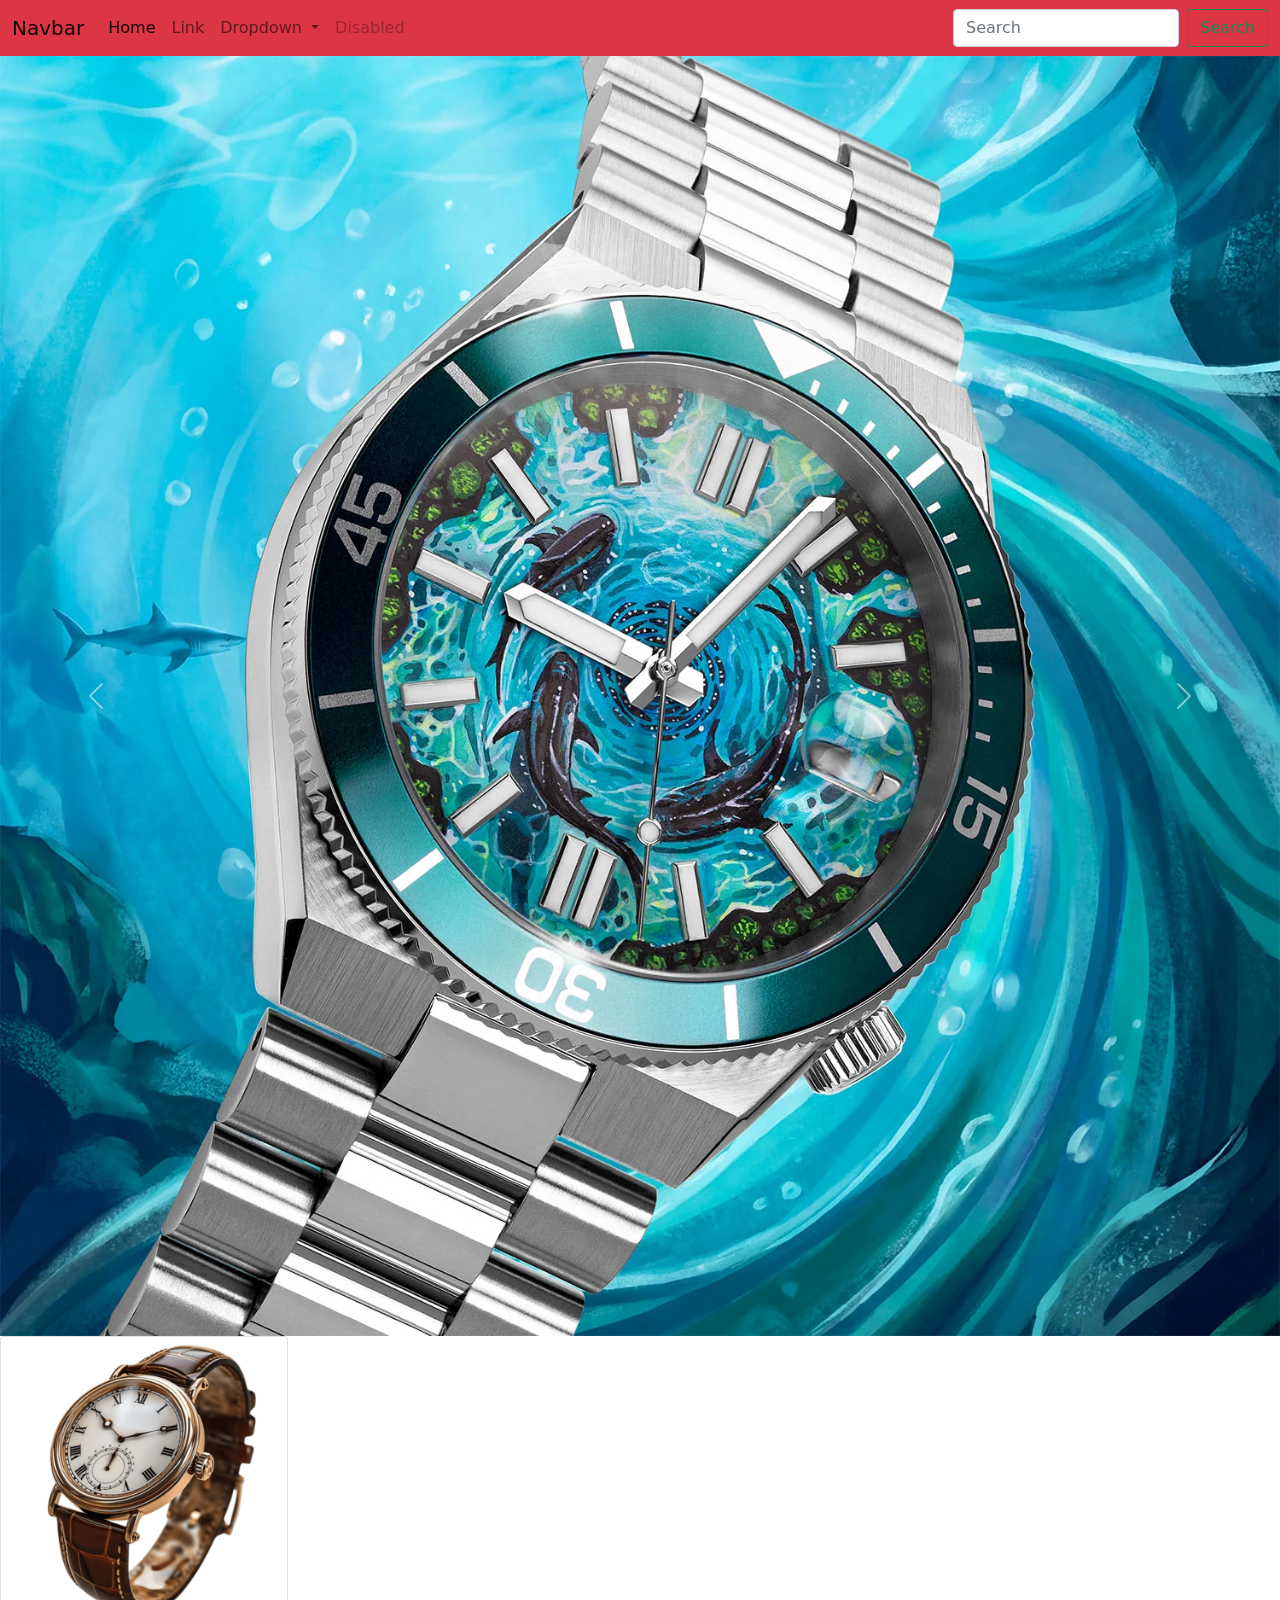
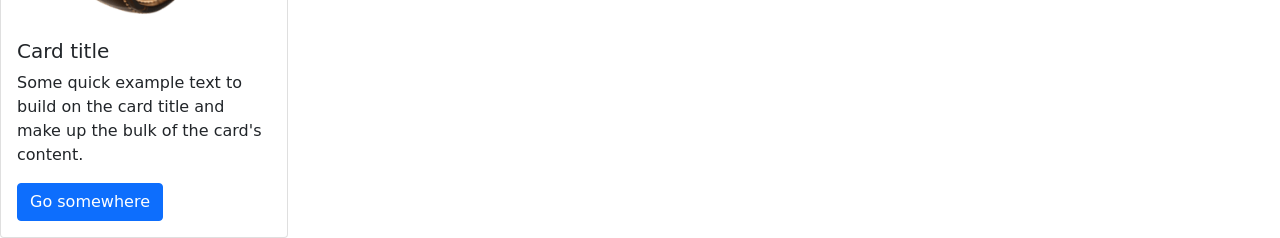
==== index.html @ 4c985149 "first commit" ====
<!DOCTYPE html>
<html lang="en">
<head>
    <meta charset="UTF-8">
    <meta http-equiv="X-UA-Compatible" content="IE=edge">
    <meta name="viewport" content="width=device-width, initial-scale=1.0">
    <title>Document</title>
    <link rel="stylesheet" href="./assest/css/bootstrap.css">
<body>
    <nav class="navbar navbar-expand-lg navbar-light bg-danger">
        <div class="container-fluid">
          <a class="navbar-brand" href="#">Navbar</a>
          <button class="navbar-toggler" type="button" data-bs-toggle="collapse" data-bs-target="#navbarSupportedContent" aria-controls="navbarSupportedContent" aria-expanded="false" aria-label="Toggle navigation">
            <span class="navbar-toggler-icon"></span>
          </button>
          <div class="collapse navbar-collapse" id="navbarSupportedContent">
            <ul class="navbar-nav me-auto mb-2 mb-lg-0">
              <li class="nav-item">
                <a class="nav-link active" text-light="page" href="#">Home</a>
              </li>
              <li class="nav-item">
                <a class="nav-link" href="#">Link</a>
              </li>
              <li class="nav-item dropdown">
                <a class="nav-link dropdown-toggle" href="#" id="navbarDropdown" role="button" data-bs-toggle="dropdown" aria-expanded="false">
                  Dropdown
                </a>
                <ul class="dropdown-menu" aria-labelledby="navbarDropdown">
                  <li><a class="dropdown-item" href="#">Action</a></li>
                  <li><a class="dropdown-item" href="#">Another action</a></li>
                  <li><hr class="dropdown-divider"></li>
                  <li><a class="dropdown-item" href="#">Something else here</a></li>
                </ul>
              </li>
              <li class="nav-item">
                <a class="nav-link disabled" href="#" tabindex="-1" aria-disabled="true">Disabled</a>
              </li>
            </ul>
            <form class="d-flex">
              <input class="form-control me-2" type="search" placeholder="Search" aria-label="Search">
              <button class="btn btn-outline-success" type="submit">Search</button>
            </form>
          </div>
        </div>
      </nav>
      <div id="carouselExampleControls" class="carousel slide" data-bs-ride="carousel">
        <div class="carousel-inner">
          <div class="carousel-item active">
            <img src="./assest/img/watch1.webp" class="d-block w-100" alt="...">
          </div>
          <div class="carousel-item">
            <img src="./assest/img/watch2.jpg" class="d-block w-100" alt="...">
          </div>
          <div class="carousel-item">
            <img src="./assest/img/watch3.jpg" class="d-block w-100" alt="...">
          </div>
        </div>
        <button class="carousel-control-prev" type="button" data-bs-target="#carouselExampleControls" data-bs-slide="prev">
          <span class="carousel-control-prev-icon" aria-hidden="true"></span>
          <span class="visually-hidden">Previous</span>
        </button>
        <button class="carousel-control-next" type="button" data-bs-target="#carouselExampleControls" data-bs-slide="next">
          <span class="carousel-control-next-icon" aria-hidden="true"></span>
          <span class="visually-hidden">Next</span>
        </button>
      </div>
      <div class="card" style="width: 18rem;">
  <img src="./assest/img/wat4.webp" class="card-img-top" alt="...">
  <div class="card-body">
    <h5 class="card-title">Card title</h5>
    <p class="card-text">Some quick example text to build on the card title and make up the bulk of the card's content.</p>
    <a href="#" class="btn btn-primary">Go somewhere</a>
  </div>
</div>
    <script src="https://cdn.jsdelivr.net/npm/bootstrap@5.0.2/dist/js/bootstrap.bundle.min.js" integrity="sha384-MrcW6ZMFYlzcLA8Nl+NtUVF0sA7MsXsP1UyJoMp4YLEuNSfAP+JcXn/tWtIaxVXM" crossorigin="anonymous"></script>
</body>
</html>
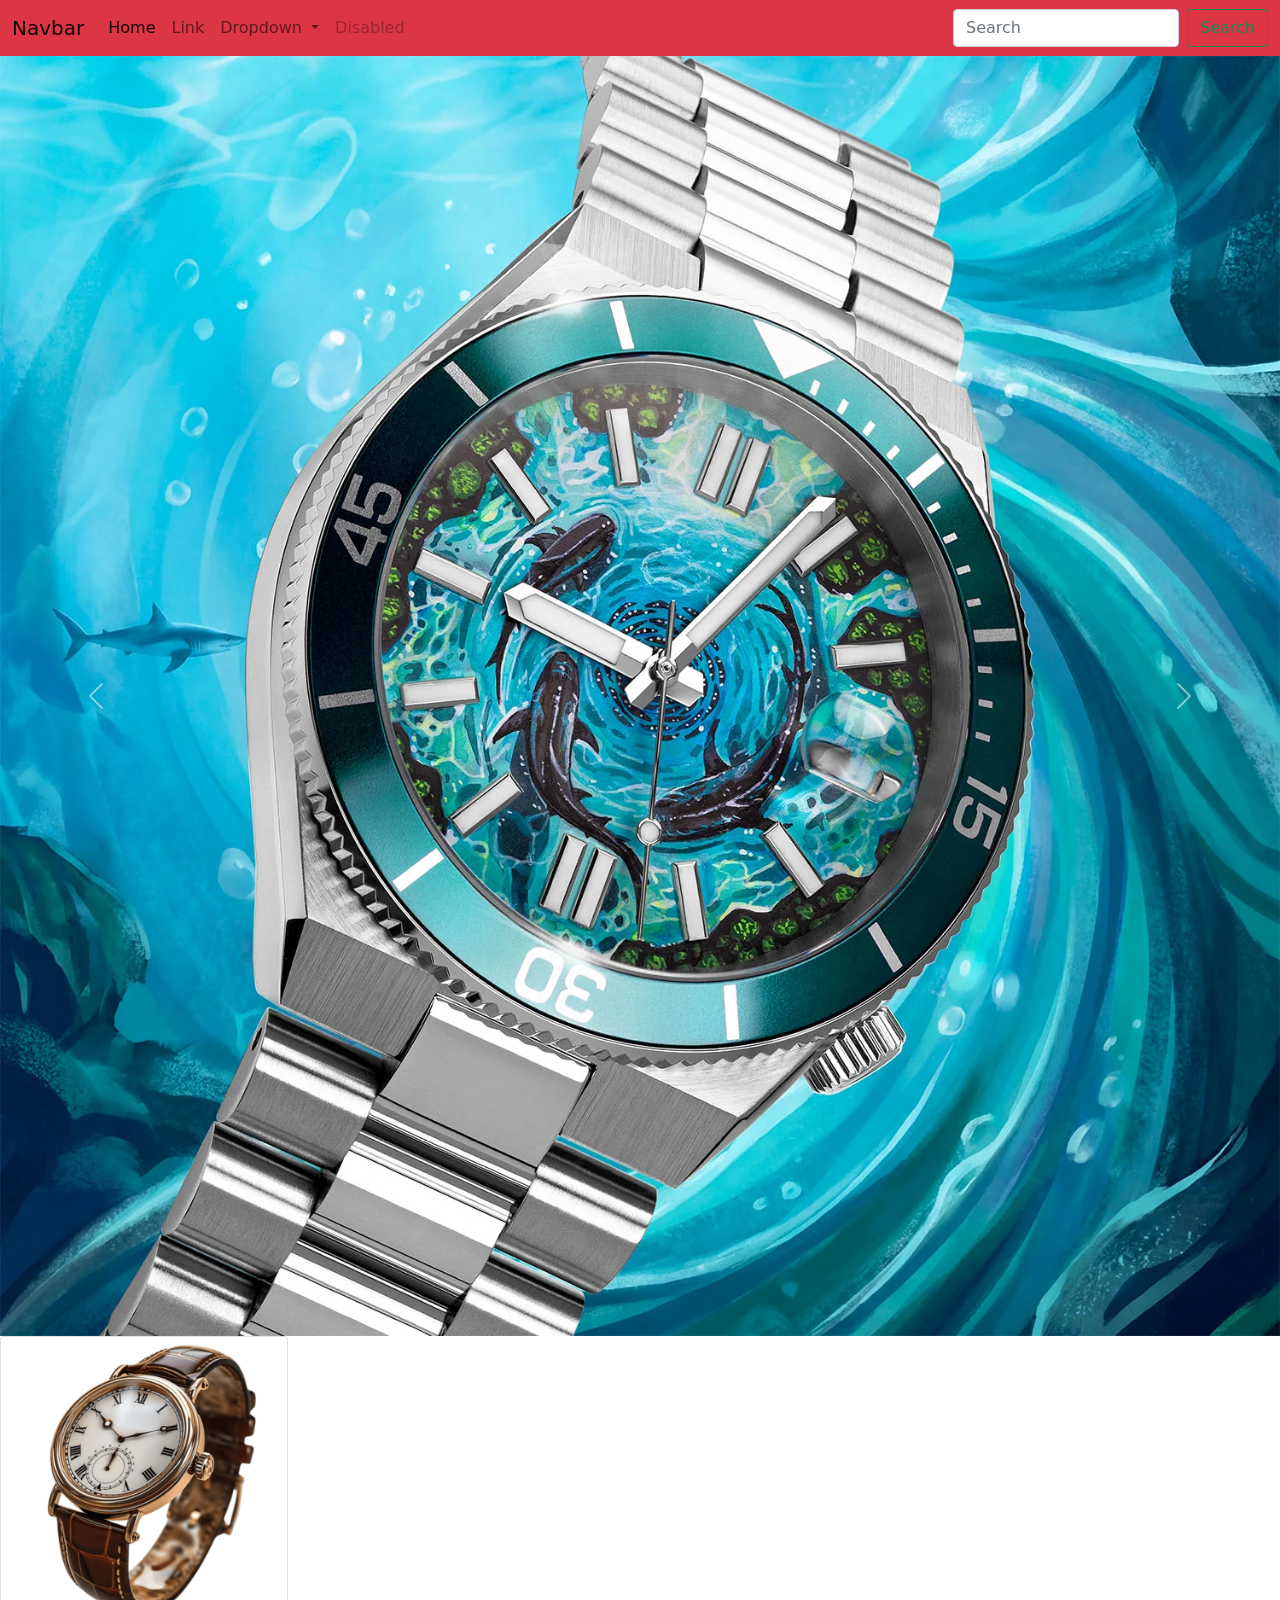
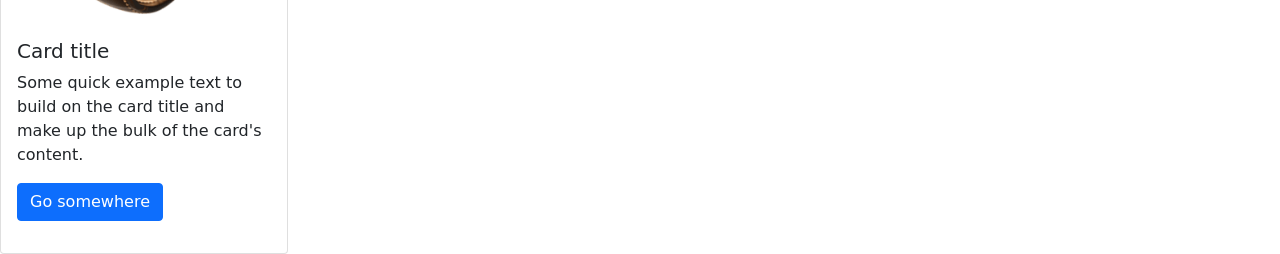
==== commit d7ff3d9b: "changes" ====
--- a/index.html
+++ b/index.html
@@ -70,6 +70,7 @@
     <h5 class="card-title">Card title</h5>
     <p class="card-text">Some quick example text to build on the card title and make up the bulk of the card's content.</p>
     <a href="#" class="btn btn-primary">Go somewhere</a>
+    <p></p>
   </div>
 </div>
     <script src="https://cdn.jsdelivr.net/npm/bootstrap@5.0.2/dist/js/bootstrap.bundle.min.js" integrity="sha384-MrcW6ZMFYlzcLA8Nl+NtUVF0sA7MsXsP1UyJoMp4YLEuNSfAP+JcXn/tWtIaxVXM" crossorigin="anonymous"></script>
